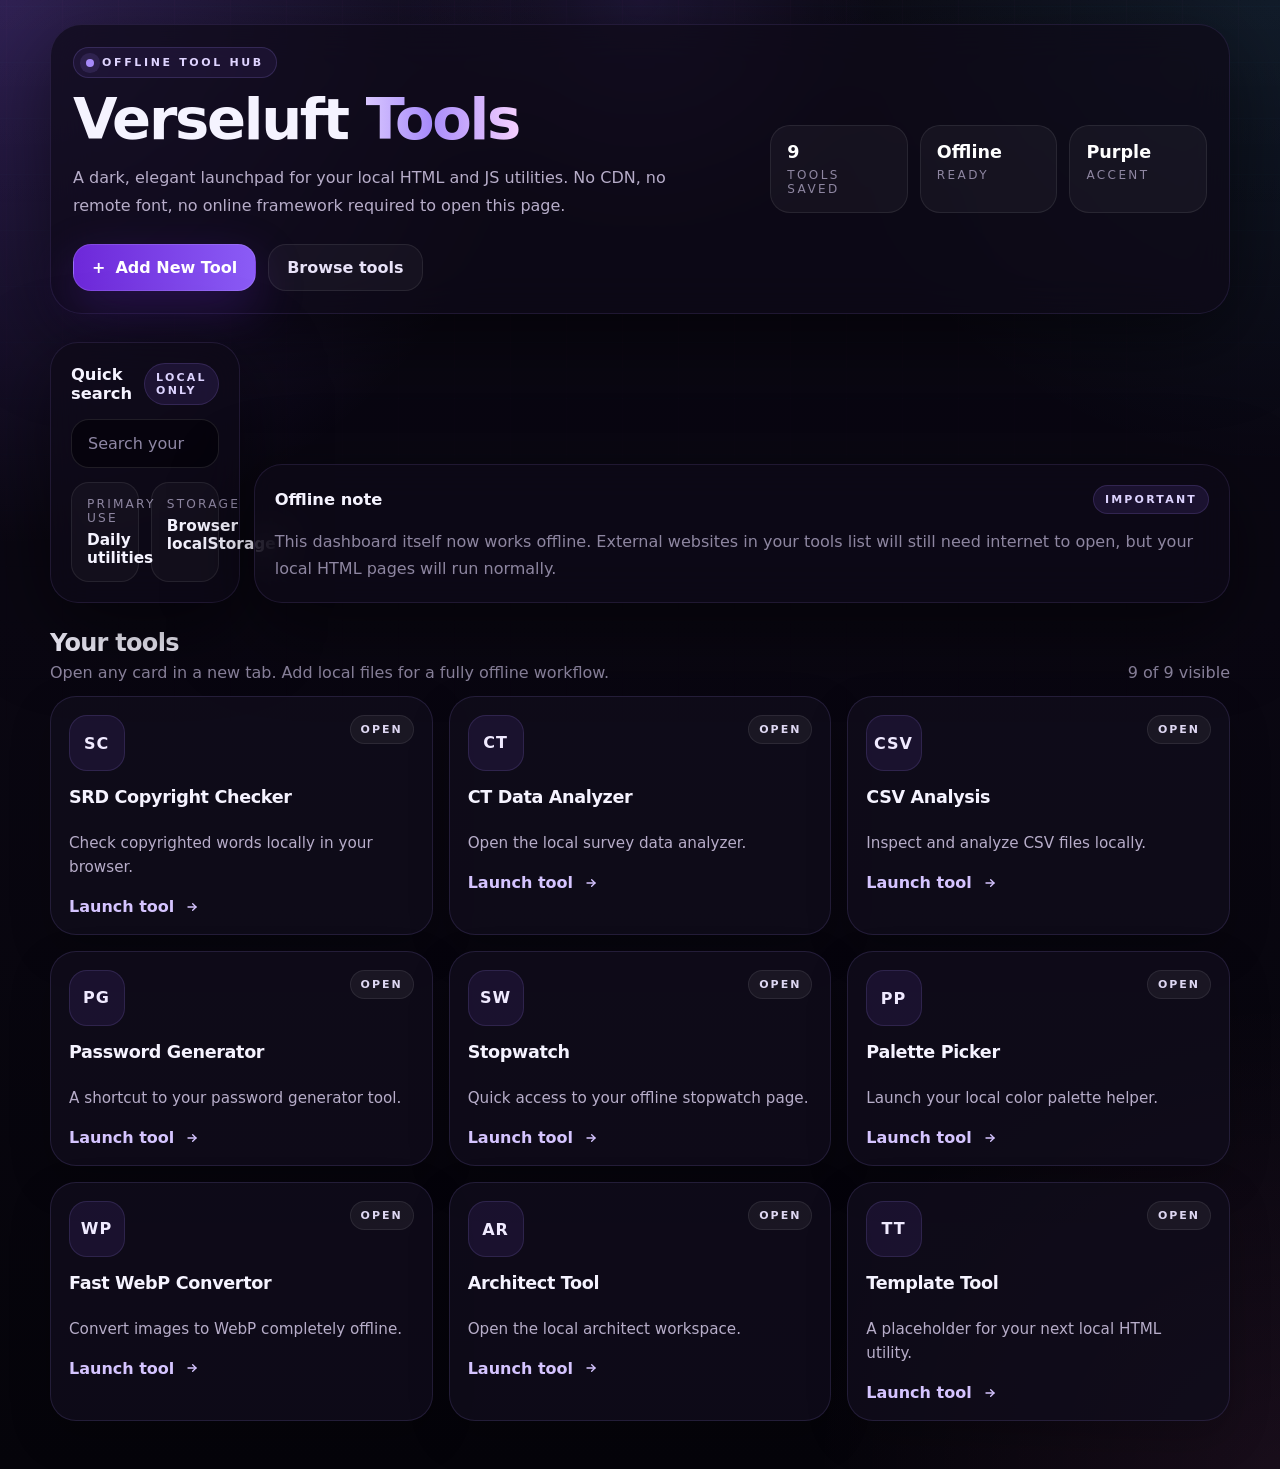
==== index.html @ 0941de52 "added csv analysis" ====
<!DOCTYPE html>
<html lang="en">
<head>
    <meta charset="UTF-8">
    <meta name="viewport" content="width=device-width, initial-scale=1.0">
    <meta name="theme-color" content="#0a0712">
    <title>Verseluft Tools</title>
    <link rel="stylesheet" href="styles.css">
</head>
<body>
    <div class="page">
        <header class="shell header">
            <section>
                <div class="eyebrow"><span class="dot"></span>Offline tool hub</div>
                <h1 class="title">Verseluft <span>Tools</span></h1>
                <p class="lede">
                    A dark, elegant launchpad for your local HTML and JS utilities. No CDN, no remote font, no online framework required to open this page.
                </p>

                <div class="actions">
                    <button id="openModalBtn" class="btn btn-primary soft-focus" type="button">
                        <span aria-hidden="true">+</span>
                        Add New Tool
                    </button>
                    <a class="btn btn-ghost soft-focus" href="#toolGrid">
                        Browse tools
                    </a>
                </div>
            </section>

            <aside class="stats" aria-label="Dashboard summary">
                <div class="stat">
                    <span id="toolCount" class="value">0</span>
                    <span class="label">Tools saved</span>
                </div>
                <div class="stat">
                    <span class="value">Offline</span>
                    <span class="label">Ready</span>
                </div>
                <div class="stat">
                    <span class="value">Purple</span>
                    <span class="label">Accent</span>
                </div>
            </aside>
        </header>

        <section class="controls">
            <div class="panel">
                <div class="panel-title">
                    <h3>Quick search</h3>
                    <span class="badge">Local only</span>
                </div>
                <input id="searchInput" class="search soft-focus" type="search" placeholder="Search your tools...">
                <div class="helper-grid">
                    <div class="helper-card">
                        <div class="small">Primary use</div>
                        <div class="big">Daily utilities</div>
                    </div>
                    <div class="helper-card">
                        <div class="small">Storage</div>
                        <div class="big">Browser localStorage</div>
                    </div>
                </div>
            </div>

            <div class="panel">
                <div class="panel-title">
                    <h3>Offline note</h3>
                    <span class="badge">Important</span>
                </div>
                <p class="muted" style="line-height: 1.7;">
                    This dashboard itself now works offline. External websites in your tools list will still need internet to open, but your local HTML pages will run normally.
                </p>
            </div>
        </section>

        <section style="margin-top: 24px;">
            <div class="section-head">
                <div>
                    <h3>Your tools</h3>
                    <p class="muted" style="margin-top: 6px;">Open any card in a new tab. Add local files for a fully offline workflow.</p>
                </div>
                <div id="resultsMeta" class="muted"></div>
            </div>

            <div id="toolGrid" class="grid"></div>
        </section>
    </div>

    <div id="addToolModal" class="modal" aria-hidden="true">
        <div class="dialog">
            <div class="dialog-head">
                <div>
                    <h2>Add New Tool</h2>
                    <p>Save a local HTML file or any shortcut you want close at hand.</p>
                </div>
                <button id="closeModalBtn" class="close soft-focus" type="button">Close</button>
            </div>

            <form id="addToolForm" class="form">
                <div class="field">
                    <label for="toolName">Name</label>
                    <input id="toolName" type="text" required placeholder="Example: Invoice Builder">
                </div>
                <div class="field">
                    <label for="toolDescription">Description</label>
                    <input id="toolDescription" type="text" placeholder="Short explanation of what it does">
                </div>
                <div class="field">
                    <label for="toolIcon">Icon text</label>
                    <input id="toolIcon" type="text" value="LT" placeholder="Two letters or a short symbol">
                </div>
                <div class="field">
                    <label for="toolLink">Link or local file</label>
                    <input id="toolLink" type="text" required placeholder="checker 3.0.html or https://...">
                </div>

                <div class="form-actions">
                    <button id="cancelModalBtn" class="btn btn-ghost soft-focus" type="button">Cancel</button>
                    <button class="btn btn-primary soft-focus" type="submit">Add Tool</button>
                </div>

                <div class="muted-note">
                    Tip: use relative file names like <code>my-tool.html</code> for truly offline tools.
                </div>
            </form>
        </div>
    </div>

    <script>
        const STORAGE_KEY = 'myToolDashboardTools';

        const defaultTools = [
            {
                name: 'SRD Copyright Checker',
                icon: 'SC',
                description: 'Check copyrighted words locally in your browser.',
                link: 'checker 3.0.html'
            },
            {
                name: 'CT Data Analyzer',
                icon: 'CT',
                description: 'Open the local survey data analyzer.',
                link: 'Ct Data analyzer.html'
            },
            {
                name: 'CSV Analysis',
                icon: 'CSV',
                description: 'Inspect and analyze CSV files locally.',
                link: 'CSV Analysis.html'
            },
            {
                name: 'Password Generator',
                icon: 'PG',
                description: 'A shortcut to your password generator tool.',
                link: 'password-generator.html'
            },
            {
                name: 'Stopwatch',
                icon: 'SW',
                description: 'Quick access to your offline stopwatch page.',
                link: 'stopwatch.html'
            },
            {
                name: 'Palette Picker',
                icon: 'PP',
                description: 'Launch your local color palette helper.',
                link: 'palette-picker.html'
            },
            {
                name: 'Fast WebP Convertor',
                icon: 'WP',
                description: 'Convert images to WebP completely offline.',
                link: 'fast webp convertor.html'
            },
            {
                name: 'Architect Tool',
                icon: 'AR',
                description: 'Open the local architect workspace.',
                link: 'architect/index.html'
            },
            {
                name: 'Template Tool',
                icon: 'TT',
                description: 'A placeholder for your next local HTML utility.',
                link: 'tool-template.html'
            }
        ];

        let tools = loadTools();

        const toolGrid = document.getElementById('toolGrid');
        const modal = document.getElementById('addToolModal');
        const openModalBtn = document.getElementById('openModalBtn');
        const closeModalBtn = document.getElementById('closeModalBtn');
        const cancelModalBtn = document.getElementById('cancelModalBtn');
        const addToolForm = document.getElementById('addToolForm');
        const searchInput = document.getElementById('searchInput');
        const toolCount = document.getElementById('toolCount');
        const resultsMeta = document.getElementById('resultsMeta');

        function loadTools() {
            try {
                const stored = localStorage.getItem(STORAGE_KEY);
                if (!stored) {
                    return defaultTools;
                }

                const parsed = JSON.parse(stored);
                if (!Array.isArray(parsed) || !parsed.length) {
                    return defaultTools;
                }

                const merged = [...defaultTools, ...parsed];
                const seen = new Set();
                return merged.filter((tool) => {
                    const key = `${normalize(tool.name)}|${normalize(tool.link)}`;
                    if (seen.has(key)) return false;
                    seen.add(key);
                    return true;
                });
            } catch (error) {
                console.error('Error loading tools:', error);
                return defaultTools;
            }
        }

        function saveTools() {
            try {
                localStorage.setItem(STORAGE_KEY, JSON.stringify(tools));
            } catch (error) {
                console.error('Error saving tools:', error);
            }
        }

        function normalize(value) {
            return String(value || '').toLowerCase().trim();
        }

        function makeCard(tool, index) {
            const card = document.createElement('a');
            card.className = 'card fade-in soft-focus';
            card.href = tool.link || '#';
            card.style.animationDelay = `${Math.min(index * 30, 240)}ms`;
            card.innerHTML = `
                <div class="card-top">
                    <div class="icon">${escapeHtml(tool.icon || 'LT')}</div>
                    <span class="pill">Open</span>
                </div>
                <h4>${escapeHtml(tool.name)}</h4>
                <p>${escapeHtml(tool.description || 'Quickly access this essential tool.')}</p>
                <div class="launch">
                    Launch tool
                    <svg width="16" height="16" viewBox="0 0 24 24" fill="none" aria-hidden="true">
                        <path d="M13 7L18 12L13 17" stroke="currentColor" stroke-width="2" stroke-linecap="round" stroke-linejoin="round"></path>
                        <path d="M6 12H18" stroke="currentColor" stroke-width="2" stroke-linecap="round"></path>
                    </svg>
                </div>
            `;
            return card;
        }

        function escapeHtml(text) {
            return String(text)
                .replaceAll('&', '&amp;')
                .replaceAll('<', '&lt;')
                .replaceAll('>', '&gt;')
                .replaceAll('"', '&quot;')
                .replaceAll("'", '&#39;');
        }

        function renderTools() {
            const query = normalize(searchInput.value);
            const filtered = tools.filter((tool) => {
                if (!query) return true;
                return (
                    normalize(tool.name).includes(query) ||
                    normalize(tool.description).includes(query) ||
                    normalize(tool.link).includes(query)
                );
            });

            toolCount.textContent = String(tools.length);
            resultsMeta.textContent = `${filtered.length} of ${tools.length} visible`;
            toolGrid.innerHTML = '';

            if (!filtered.length) {
                const empty = document.createElement('div');
                empty.className = 'empty';
                empty.innerHTML = `
                    <div class="orb">✦</div>
                    <h3 style="margin: 0; font-size: 1.2rem; font-weight: 850;">No tools found</h3>
                    <p class="muted" style="margin-top: 8px;">Try a different search or add a new local shortcut.</p>
                `;
                toolGrid.appendChild(empty);
                return;
            }

            filtered.forEach((tool, index) => {
                toolGrid.appendChild(makeCard(tool, index));
            });
        }

        function openModal() {
            modal.classList.add('open');
            modal.setAttribute('aria-hidden', 'false');
            document.body.style.overflow = 'hidden';
            document.getElementById('toolName').focus();
        }

        function closeModal() {
            modal.classList.remove('open');
            modal.setAttribute('aria-hidden', 'true');
            document.body.style.overflow = '';
            addToolForm.reset();
            document.getElementById('toolIcon').value = 'LT';
        }

        openModalBtn.addEventListener('click', openModal);
        closeModalBtn.addEventListener('click', closeModal);
        cancelModalBtn.addEventListener('click', closeModal);

        modal.addEventListener('click', (event) => {
            if (event.target === modal) {
                closeModal();
            }
        });

        addToolForm.addEventListener('submit', (event) => {
            event.preventDefault();

            const newTool = {
                name: document.getElementById('toolName').value.trim(),
                description: document.getElementById('toolDescription').value.trim(),
                icon: document.getElementById('toolIcon').value.trim() || 'LT',
                link: document.getElementById('toolLink').value.trim()
            };

            tools.unshift(newTool);
            saveTools();
            renderTools();
            closeModal();
        });

        searchInput.addEventListener('input', renderTools);

        window.addEventListener('keydown', (event) => {
            if (event.key === 'Escape' && modal.classList.contains('open')) {
                closeModal();
            }
        });

        renderTools();
    </script>
</body>
</html>
---- styles.css ----
/* Shared dark hub / tool stylesheet for offline HTML utilities */
:root {
    color-scheme: dark;
    --bg-0: #05040a;
    --bg-1: #0a0712;
    --bg-2: #120d1f;
    --card: rgba(17, 13, 27, 0.82);
    --card-border: rgba(168, 139, 255, 0.14);
    --card-border-strong: rgba(168, 139, 255, 0.32);
    --text: #f5f3ff;
    --muted: #b7adc9;
    --muted-2: #8e86a1;
    --purple: #8b5cf6;
    --purple-2: #6d28d9;
    --purple-3: #4c1d95;
    --cyan: #4dd4ff;
    --pink: #ff7ad9;
    --shadow: 0 24px 80px rgba(0, 0, 0, 0.5);
    --max: 1180px;
    --font: "Segoe UI", "Inter", "Aptos", system-ui, -apple-system, BlinkMacSystemFont, sans-serif;
}

* {
    box-sizing: border-box;
}

html {
    scroll-behavior: smooth;
}

body {
    margin: 0;
    min-height: 100vh;
    font-family: var(--font);
    color: var(--text);
    background:
        radial-gradient(circle at top left, rgba(139, 92, 246, 0.28), transparent 28%),
        radial-gradient(circle at top right, rgba(77, 212, 255, 0.09), transparent 24%),
        radial-gradient(circle at bottom right, rgba(255, 122, 217, 0.08), transparent 24%),
        linear-gradient(180deg, #090712 0%, #0a0712 42%, #05040a 100%);
    overflow-x: hidden;
    animation: bgScroll 18s ease-in-out infinite alternate;
}

body::before {
    content: "";
    position: fixed;
    inset: -50px;
    pointer-events: none;
    background-image:
        linear-gradient(rgba(77, 212, 255, 0.12) 1px, transparent 1px),
        linear-gradient(90deg, rgba(255, 122, 217, 0.12) 1px, transparent 1px);
    background-size: 56px 56px;
    opacity: 0.18;
    transform: translate3d(0, 0, 0);
    animation: gridMove 24s linear infinite;
    mask-image: linear-gradient(180deg, rgba(0, 0, 0, 0.95), transparent 95%);
}

body::after {
    content: "";
    position: fixed;
    inset: 0;
    pointer-events: none;
    background:
        radial-gradient(circle at 50% 0%, rgba(139, 92, 246, 0.18), transparent 22%),
        linear-gradient(180deg, rgba(255, 255, 255, 0.02), transparent 32%);
    opacity: 0.8;
}

@keyframes bgScroll {
    0% { filter: hue-rotate(0deg); }
    100% { filter: hue-rotate(8deg); }
}

@keyframes gridMove {
    0% { transform: translate(0, 0); }
    100% { transform: translate(-50px, -50px); }
}

@keyframes buttonPulse {
    0% {
        transform: scale(1);
        box-shadow: 0 0 12px rgba(139, 92, 246, 0.32), 0 0 0 rgba(77, 212, 255, 0);
    }
    50% {
        transform: scale(1.02);
        box-shadow: 0 0 28px rgba(77, 212, 255, 0.34), 0 0 18px rgba(255, 122, 217, 0.2);
    }
    100% {
        transform: scale(1);
        box-shadow: 0 0 12px rgba(139, 92, 246, 0.32), 0 0 0 rgba(77, 212, 255, 0);
    }
}

@keyframes fadeIn {
    from {
        opacity: 0;
        transform: translateY(10px);
    }
    to {
        opacity: 1;
        transform: translateY(0);
    }
}

::selection {
    background: rgba(139, 92, 246, 0.35);
    color: #fff;
}

a {
    color: inherit;
    text-decoration: none;
}

button,
input,
textarea,
select {
    font: inherit;
}

code {
    font-family: "Consolas", "Courier New", monospace;
}

::-webkit-scrollbar {
    width: 10px;
    height: 10px;
}

::-webkit-scrollbar-track {
    background: #0a0712;
}

::-webkit-scrollbar-thumb {
    background: linear-gradient(180deg, #4c1d95, #8b5cf6);
    border: 2px solid #0a0712;
    border-radius: 999px;
}

.page {
    position: relative;
    z-index: 1;
    width: min(var(--max), calc(100% - 32px));
    margin: 0 auto;
    padding: 24px 0 48px;
}

.container {
    width: min(var(--max), calc(100% - 32px));
    margin: 0 auto;
}

.shell,
.tool-interface,
.panel,
.dialog {
    background: rgba(15, 11, 24, 0.72);
    border: 1px solid rgba(165, 129, 255, 0.12);
    backdrop-filter: blur(20px);
    box-shadow: var(--shadow);
}

.header {
    border-radius: 32px;
    padding: 22px;
    display: grid;
    gap: 18px;
    grid-template-columns: 1.4fr 0.9fr;
    align-items: center;
}

.eyebrow {
    display: inline-flex;
    align-items: center;
    gap: 8px;
    padding: 8px 12px;
    border: 1px solid rgba(168, 139, 255, 0.18);
    border-radius: 999px;
    background: rgba(139, 92, 246, 0.08);
    color: #dfd4ff;
    text-transform: uppercase;
    letter-spacing: 0.24em;
    font-size: 11px;
    font-weight: 800;
}

.dot {
    width: 8px;
    height: 8px;
    border-radius: 50%;
    background: #a78bfa;
    box-shadow: 0 0 0 6px rgba(167, 139, 250, 0.12);
}

h1,
h2,
h3,
p {
    margin: 0;
}

.title {
    margin-top: 14px;
    font-size: clamp(2rem, 5vw, 3.6rem);
    line-height: 0.98;
    letter-spacing: -0.04em;
    font-weight: 900;
}

.title span {
    background: linear-gradient(90deg, #d8c6ff 0%, #a78bfa 42%, #f5d0fe 100%);
    -webkit-background-clip: text;
    background-clip: text;
    color: transparent;
}

.lede {
    margin-top: 16px;
    max-width: 60ch;
    color: var(--muted);
    line-height: 1.75;
    font-size: 1rem;
}

.actions,
.form-actions {
    display: flex;
    flex-wrap: wrap;
    gap: 12px;
}

.actions {
    margin-top: 24px;
}

.btn,
button {
    border: 1px solid rgba(255, 255, 255, 0.08);
    border-radius: 18px;
    padding: 13px 18px;
    cursor: pointer;
    transition: transform 180ms ease, border-color 180ms ease, background 180ms ease, box-shadow 180ms ease;
    display: inline-flex;
    align-items: center;
    justify-content: center;
    gap: 10px;
    font-weight: 700;
}

.btn:hover,
.btn:focus-visible,
button:hover,
button:focus-visible {
    transform: translateY(-2px);
    outline: none;
}

.btn-primary,
button.btn-primary {
    background: linear-gradient(90deg, var(--purple-2), var(--purple));
    color: white;
    border-color: rgba(216, 198, 255, 0.18);
    box-shadow: 0 18px 50px rgba(109, 40, 217, 0.28);
    animation: buttonPulse 3s ease-in-out infinite;
}

.btn-primary:hover,
.btn-primary:focus-visible,
button.btn-primary:hover,
button.btn-primary:focus-visible {
    border-color: rgba(216, 198, 255, 0.28);
    box-shadow: 0 20px 56px rgba(109, 40, 217, 0.34);
}

.btn-ghost,
button.btn-ghost {
    background: rgba(255, 255, 255, 0.04);
    color: #e8e2f8;
}

.btn-ghost:hover,
.btn-ghost:focus-visible,
button.btn-ghost:hover,
button.btn-ghost:focus-visible {
    background: rgba(255, 255, 255, 0.06);
    border-color: rgba(168, 139, 255, 0.24);
}

.stats {
    display: grid;
    gap: 12px;
    grid-template-columns: repeat(3, minmax(0, 1fr));
}

.stat {
    padding: 16px;
    border-radius: 20px;
    border: 1px solid rgba(255, 255, 255, 0.08);
    background: rgba(255, 255, 255, 0.04);
}

.stat .value {
    display: block;
    font-size: 1.1rem;
    font-weight: 800;
    color: #fff;
}

.stat .label {
    display: block;
    margin-top: 6px;
    color: var(--muted-2);
    font-size: 0.75rem;
    text-transform: uppercase;
    letter-spacing: 0.2em;
}

.controls {
    margin-top: 28px;
    display: grid;
    grid-template-columns: 1fr auto;
    gap: 14px;
    align-items: end;
}

.panel,
.tool-interface {
    border-radius: 28px;
    padding: 20px;
    border: 1px solid rgba(168, 139, 255, 0.12);
}

.tool-interface {
    display: flex;
    flex-direction: column;
    gap: 1.5rem;
}

.panel-title {
    display: flex;
    align-items: center;
    justify-content: space-between;
    gap: 12px;
    margin-bottom: 14px;
}

.panel-title h3 {
    font-size: 1.02rem;
    font-weight: 800;
}

.badge {
    padding: 7px 11px;
    border-radius: 999px;
    background: rgba(139, 92, 246, 0.12);
    color: #ddd3ff;
    border: 1px solid rgba(168, 139, 255, 0.16);
    font-size: 11px;
    font-weight: 800;
    text-transform: uppercase;
    letter-spacing: 0.2em;
}

.search,
input[type="text"],
input[type="url"],
input[type="search"],
textarea,
select {
    width: 100%;
    border: 1px solid rgba(255, 255, 255, 0.1);
    background: rgba(5, 4, 10, 0.72);
    color: white;
    border-radius: 18px;
    padding: 14px 16px;
    outline: none;
    transition: border-color 160ms ease, box-shadow 160ms ease, background 160ms ease;
}

textarea {
    min-height: 200px;
    resize: vertical;
}

.search::placeholder,
input::placeholder,
textarea::placeholder {
    color: #8f87a5;
}

.search:focus,
input:focus,
textarea:focus,
select:focus {
    border-color: rgba(168, 139, 255, 0.35);
    box-shadow: 0 0 0 4px rgba(139, 92, 246, 0.14);
    background: rgba(5, 4, 10, 0.84);
}

.input-group,
.field {
    display: flex;
    flex-direction: column;
    gap: 0.5rem;
}

.input-group label,
.field label {
    color: #dcd2ef;
    font-size: 0.92rem;
    font-weight: 700;
}

.helper-grid {
    display: grid;
    gap: 12px;
    grid-template-columns: repeat(2, minmax(0, 1fr));
    margin-top: 14px;
}

.helper-card {
    border-radius: 18px;
    padding: 14px 15px;
    border: 1px solid rgba(255, 255, 255, 0.08);
    background: rgba(255, 255, 255, 0.03);
}

.helper-card .small {
    color: var(--muted-2);
    font-size: 0.76rem;
    text-transform: uppercase;
    letter-spacing: 0.18em;
}

.helper-card .big {
    margin-top: 6px;
    font-size: 0.96rem;
    font-weight: 700;
}

.section-head {
    margin-top: 26px;
    margin-bottom: 14px;
    display: flex;
    justify-content: space-between;
    align-items: end;
    gap: 14px;
}

.section-head h3 {
    font-size: 1.5rem;
    font-weight: 850;
    letter-spacing: -0.03em;
}

.section-head p,
.muted,
.muted-note,
.tool-interface small {
    color: var(--muted-2);
}

.grid {
    display: grid;
    gap: 16px;
    grid-template-columns: repeat(12, minmax(0, 1fr));
}

.card,
.tool-card {
    grid-column: span 4;
    display: block;
    position: relative;
    overflow: hidden;
    border-radius: 26px;
    border: 1px solid var(--card-border);
    background: var(--card);
    padding: 18px;
    box-shadow: 0 16px 40px rgba(0, 0, 0, 0.22);
    transition: transform 180ms ease, border-color 180ms ease, box-shadow 180ms ease;
}

.card:hover,
.card:focus-visible,
.tool-card:hover,
.tool-card:focus-visible {
    transform: translateY(-4px);
    border-color: var(--card-border-strong);
    box-shadow: 0 22px 54px rgba(0, 0, 0, 0.36);
    outline: none;
}

.card::before,
.tool-card::before {
    content: "";
    position: absolute;
    inset: 0;
    background: linear-gradient(135deg, rgba(139, 92, 246, 0.16), rgba(77, 212, 255, 0.06) 45%, transparent 75%);
    opacity: 0;
    transition: opacity 180ms ease;
}

.card:hover::before,
.card:focus-visible::before,
.tool-card:hover::before,
.tool-card:focus-visible::before {
    opacity: 1;
}

.card-top {
    position: relative;
    display: flex;
    align-items: start;
    justify-content: space-between;
    gap: 14px;
}

.icon {
    width: 56px;
    height: 56px;
    border-radius: 18px;
    display: grid;
    place-items: center;
    background: rgba(139, 92, 246, 0.1);
    border: 1px solid rgba(168, 139, 255, 0.15);
    color: #f0eaff;
    font-weight: 900;
    letter-spacing: 0.06em;
}

.pill {
    padding: 7px 10px;
    border-radius: 999px;
    background: rgba(255, 255, 255, 0.05);
    border: 1px solid rgba(255, 255, 255, 0.08);
    color: #ded7f2;
    font-size: 11px;
    font-weight: 800;
    text-transform: uppercase;
    letter-spacing: 0.18em;
}

.card h4,
.tool-card h3 {
    position: relative;
    margin-top: 16px;
    font-size: 1.1rem;
    font-weight: 850;
    letter-spacing: -0.02em;
}

.card p,
.tool-card p {
    position: relative;
    margin-top: 8px;
    color: var(--muted);
    line-height: 1.6;
    font-size: 0.95rem;
}

.launch {
    position: relative;
    display: inline-flex;
    align-items: center;
    gap: 10px;
    margin-top: 18px;
    color: #d5c4ff;
    font-weight: 700;
}

.launch svg {
    transition: transform 180ms ease;
}

.card:hover .launch svg,
.card:focus-visible .launch svg {
    transform: translateX(3px);
}

.empty {
    grid-column: 1 / -1;
    padding: 34px;
    text-align: center;
    border-radius: 26px;
    border: 1px dashed rgba(255, 255, 255, 0.12);
    background: rgba(255, 255, 255, 0.03);
}

.empty .orb {
    width: 64px;
    height: 64px;
    margin: 0 auto 14px;
    border-radius: 20px;
    display: grid;
    place-items: center;
    background: rgba(139, 92, 246, 0.12);
    color: #f0eaff;
    font-size: 1.8rem;
}

.modal {
    position: fixed;
    inset: 0;
    display: none;
    align-items: center;
    justify-content: center;
    padding: 18px;
    background: rgba(0, 0, 0, 0.72);
    backdrop-filter: blur(8px);
    z-index: 20;
}

.modal.open {
    display: flex;
}

.dialog {
    width: min(100%, 560px);
    border-radius: 28px;
    padding: 22px;
    border: 1px solid rgba(168, 139, 255, 0.14);
    background: rgba(12, 10, 20, 0.96);
    box-shadow: var(--shadow);
}

.dialog-head {
    display: flex;
    align-items: start;
    justify-content: space-between;
    gap: 14px;
}

.dialog-head h2 {
    margin: 0;
    font-size: 1.5rem;
    font-weight: 850;
}

.dialog-head p {
    margin-top: 6px;
    color: var(--muted-2);
    font-size: 0.95rem;
}

.close {
    background: rgba(255, 255, 255, 0.04);
    color: #e8e2f8;
    border: 1px solid rgba(255, 255, 255, 0.08);
    border-radius: 14px;
    padding: 10px 12px;
    cursor: pointer;
}

.form {
    margin-top: 18px;
    display: grid;
    gap: 14px;
}

.field label {
    display: block;
    margin-bottom: 8px;
    color: #dcd2ef;
    font-size: 0.92rem;
    font-weight: 700;
}

.form-actions {
    display: flex;
    justify-content: end;
    gap: 10px;
    flex-wrap: wrap;
    margin-top: 8px;
}

.muted-note {
    margin-top: 14px;
    font-size: 0.9rem;
}

.soft-focus:focus-visible {
    outline: none;
    box-shadow: 0 0 0 4px rgba(139, 92, 246, 0.18);
}

.fade-in {
    animation: fadeIn 420ms ease both;
}

.glass {
    background: rgba(15, 11, 24, 0.72);
    border: 1px solid rgba(165, 129, 255, 0.12);
    backdrop-filter: blur(20px);
    box-shadow: var(--shadow);
}

.text-gradient {
    background: linear-gradient(90deg, #d8c6ff 0%, #a78bfa 42%, #f5d0fe 100%);
    -webkit-background-clip: text;
    background-clip: text;
    color: transparent;
}

.grid-shell {
    display: grid;
    gap: 16px;
    grid-template-columns: repeat(12, minmax(0, 1fr));
}

.tool-interface header,
.tool-interface .input-group,
.tool-interface .result-box,
.tool-interface .input-group label {
    position: relative;
}

.tool-interface label {
    color: #dcd2ef;
    font-size: 0.92rem;
    font-weight: 700;
}

.tool-interface .result-box {
    background: rgba(5, 4, 10, 0.78);
    color: #dcecff;
    border-radius: 18px;
    border: 1px solid rgba(255, 255, 255, 0.1);
    padding: 16px;
    min-height: 250px;
    white-space: pre-wrap;
    overflow-x: auto;
    box-shadow: inset 0 0 0 1px rgba(77, 212, 255, 0.06);
}

.tool-interface textarea {
    min-height: 200px;
}

.converter-shell {
    display: grid;
    gap: 16px;
}

.converter-dropzone {
    border: 1px dashed rgba(168, 139, 255, 0.24);
    border-radius: 24px;
    background: rgba(255, 255, 255, 0.03);
    padding: 24px;
    text-align: center;
    transition: border-color 160ms ease, transform 160ms ease, background 160ms ease;
}

.converter-dropzone.dragover {
    border-color: rgba(77, 212, 255, 0.55);
    background: rgba(77, 212, 255, 0.06);
    transform: translateY(-2px);
}

.converter-dropzone strong {
    display: block;
    font-size: 1.05rem;
    margin-bottom: 8px;
}

.converter-meta {
    display: flex;
    flex-wrap: wrap;
    gap: 12px;
    align-items: center;
}

.converter-inline {
    display: grid;
    grid-template-columns: 1fr auto;
    gap: 12px;
    align-items: end;
}

.converter-list {
    display: grid;
    gap: 12px;
}

.converter-item {
    display: grid;
    gap: 14px;
    grid-template-columns: 72px 1fr auto;
    align-items: center;
    padding: 14px;
    border-radius: 20px;
    background: rgba(255, 255, 255, 0.04);
    border: 1px solid rgba(255, 255, 255, 0.08);
}

.converter-thumb {
    width: 72px;
    height: 72px;
    border-radius: 16px;
    overflow: hidden;
    background: rgba(5, 4, 10, 0.88);
    border: 1px solid rgba(255, 255, 255, 0.08);
    display: grid;
    place-items: center;
}

.converter-thumb img {
    width: 100%;
    height: 100%;
    object-fit: cover;
    display: block;
}

.converter-info {
    min-width: 0;
}

.converter-info .name {
    font-weight: 800;
    margin-bottom: 4px;
    word-break: break-word;
}

.converter-info .sub {
    color: var(--muted-2);
    font-size: 0.9rem;
    word-break: break-word;
}

.converter-actions {
    display: flex;
    flex-wrap: wrap;
    gap: 10px;
    justify-content: end;
}

.converter-preview {
    display: flex;
    gap: 12px;
    flex-wrap: wrap;
}

.converter-quality {
    display: grid;
    gap: 8px;
}

.converter-quality input[type="range"] {
    width: 100%;
    padding: 0;
    border-radius: 999px;
    accent-color: var(--purple);
}

@media (max-width: 960px) {
    .header {
        grid-template-columns: 1fr;
    }

    .card,
    .tool-card {
        grid-column: span 6;
    }
}

@media (max-width: 720px) {
    .page,
    .container {
        width: min(100%, calc(100% - 20px));
    }

    .page {
        padding-top: 10px;
    }

    .header,
    .panel,
    .dialog,
    .tool-interface {
        border-radius: 24px;
    }

    .controls,
    .section-head {
        grid-template-columns: 1fr;
        display: grid;
        align-items: start;
    }

    .stats,
    .helper-grid {
        grid-template-columns: 1fr;
    }

    .card,
    .tool-card {
        grid-column: 1 / -1;
    }

    .converter-item {
        grid-template-columns: 1fr;
    }

    .converter-actions {
        justify-content: start;
    }

    .actions,
    .form-actions {
        flex-direction: column;
        align-items: stretch;
    }
}
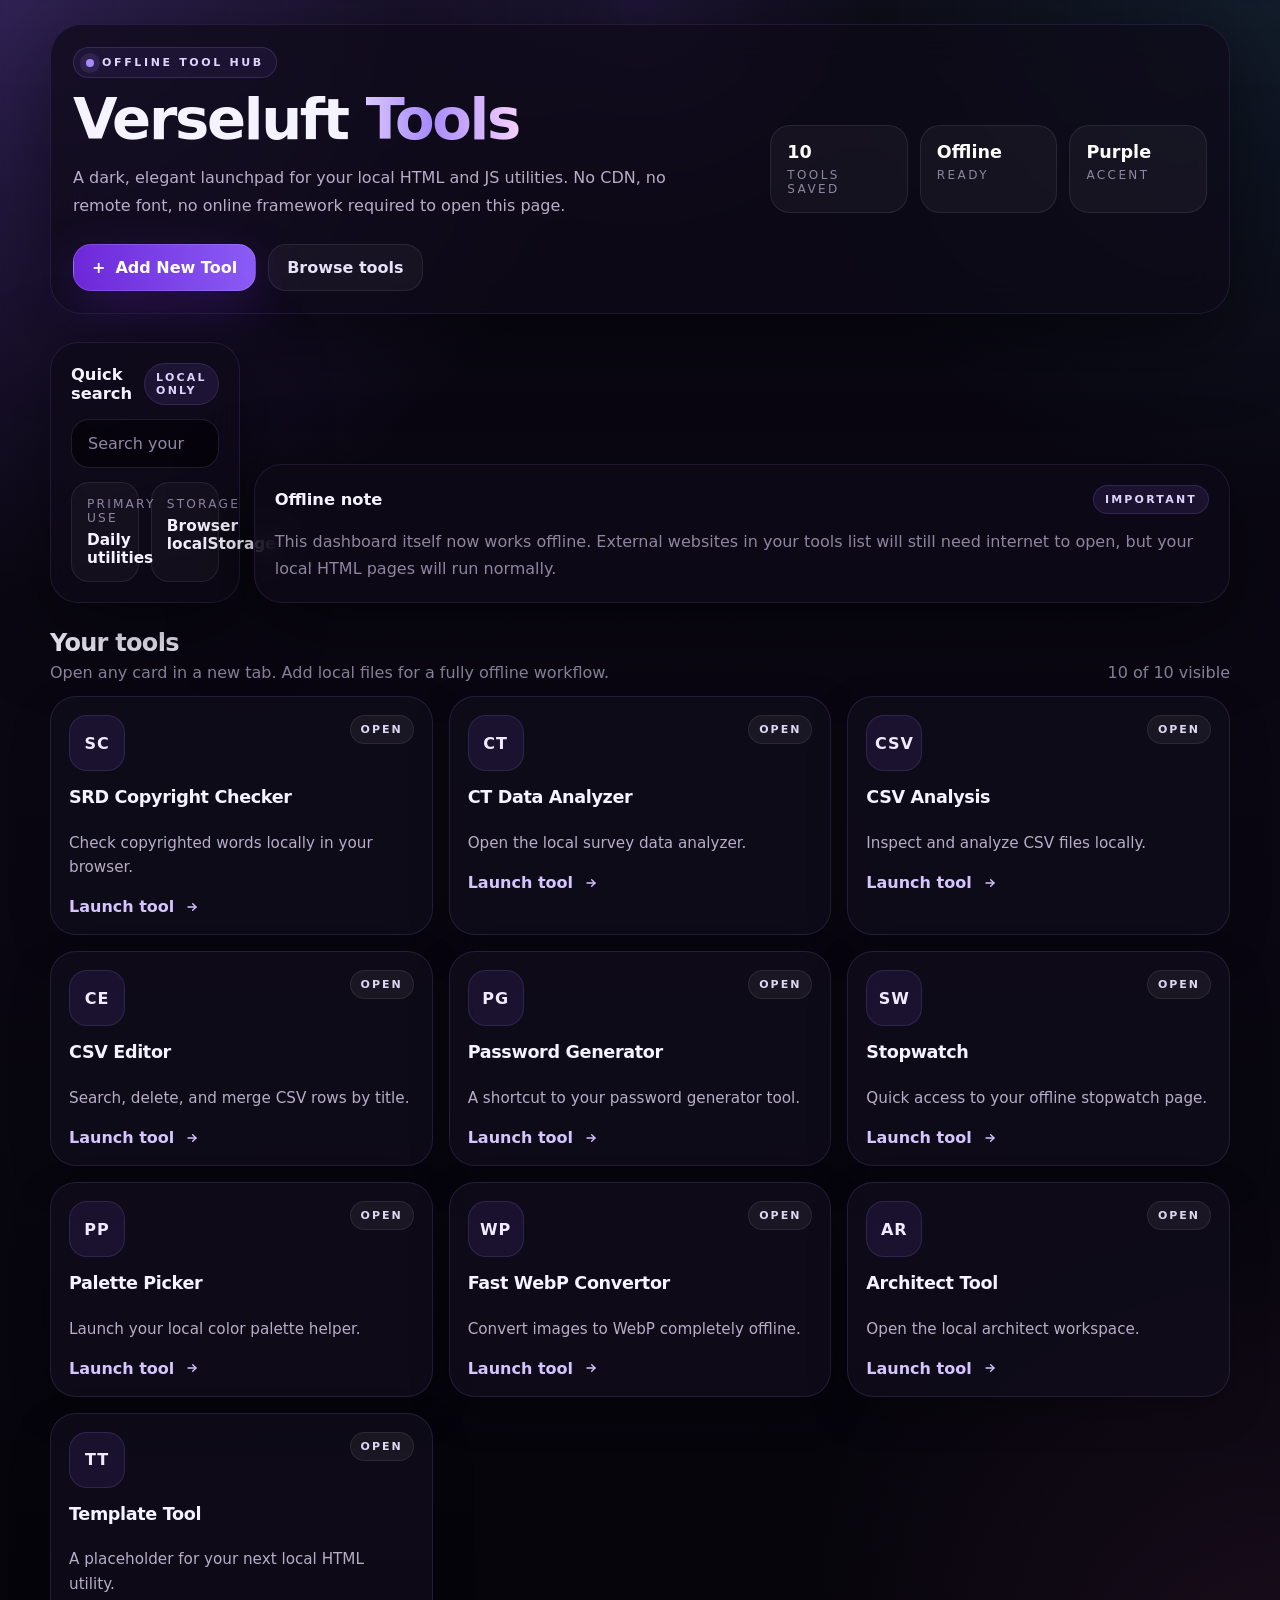
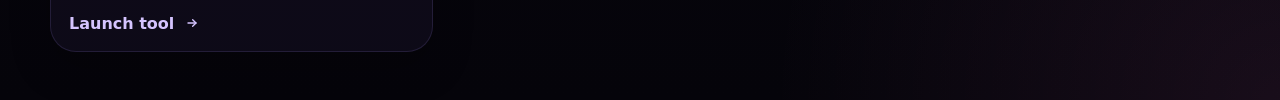
==== commit 69bff92a: "csv analysis" ====
--- a/index.html
+++ b/index.html
@@ -150,6 +150,12 @@
                 link: 'CSV Analysis.html'
             },
             {
+                name: 'CSV Editor',
+                icon: 'CE',
+                description: 'Search, delete, and merge CSV rows by title.',
+                link: 'CSV Editor.html'
+            },
+            {
                 name: 'Password Generator',
                 icon: 'PG',
                 description: 'A shortcut to your password generator tool.',
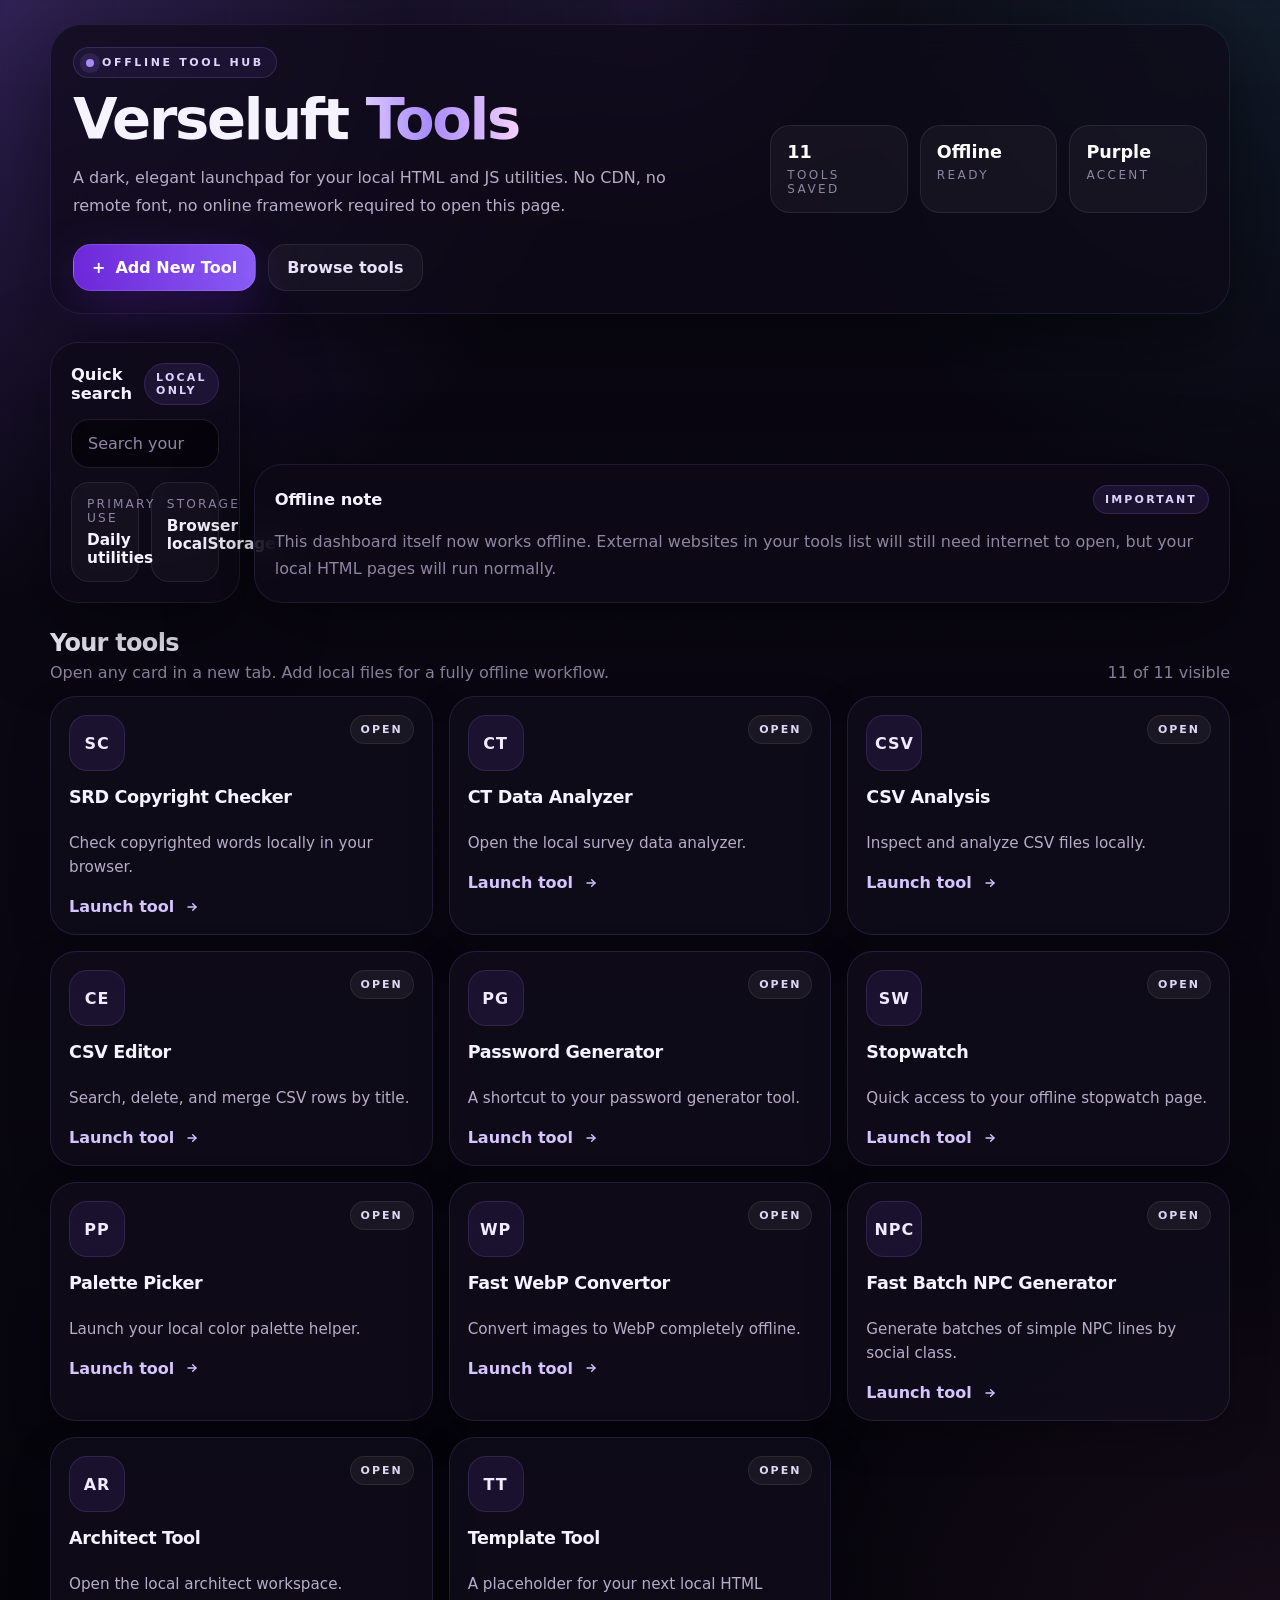
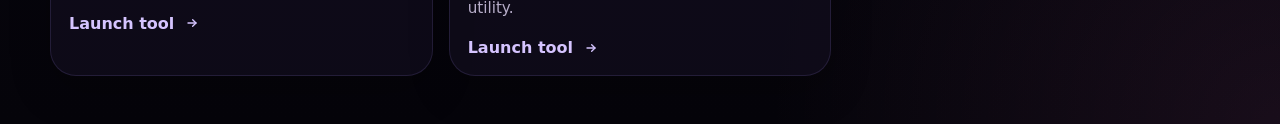
==== commit 91ca922c: "add batch npc generator" ====
--- a/index.html
+++ b/index.html
@@ -180,6 +180,12 @@
                 link: 'fast webp convertor.html'
             },
             {
+                name: 'Fast Batch NPC Generator',
+                icon: 'NPC',
+                description: 'Generate batches of simple NPC lines by social class.',
+                link: 'fast batch NPC generator.html'
+            },
+            {
                 name: 'Architect Tool',
                 icon: 'AR',
                 description: 'Open the local architect workspace.',
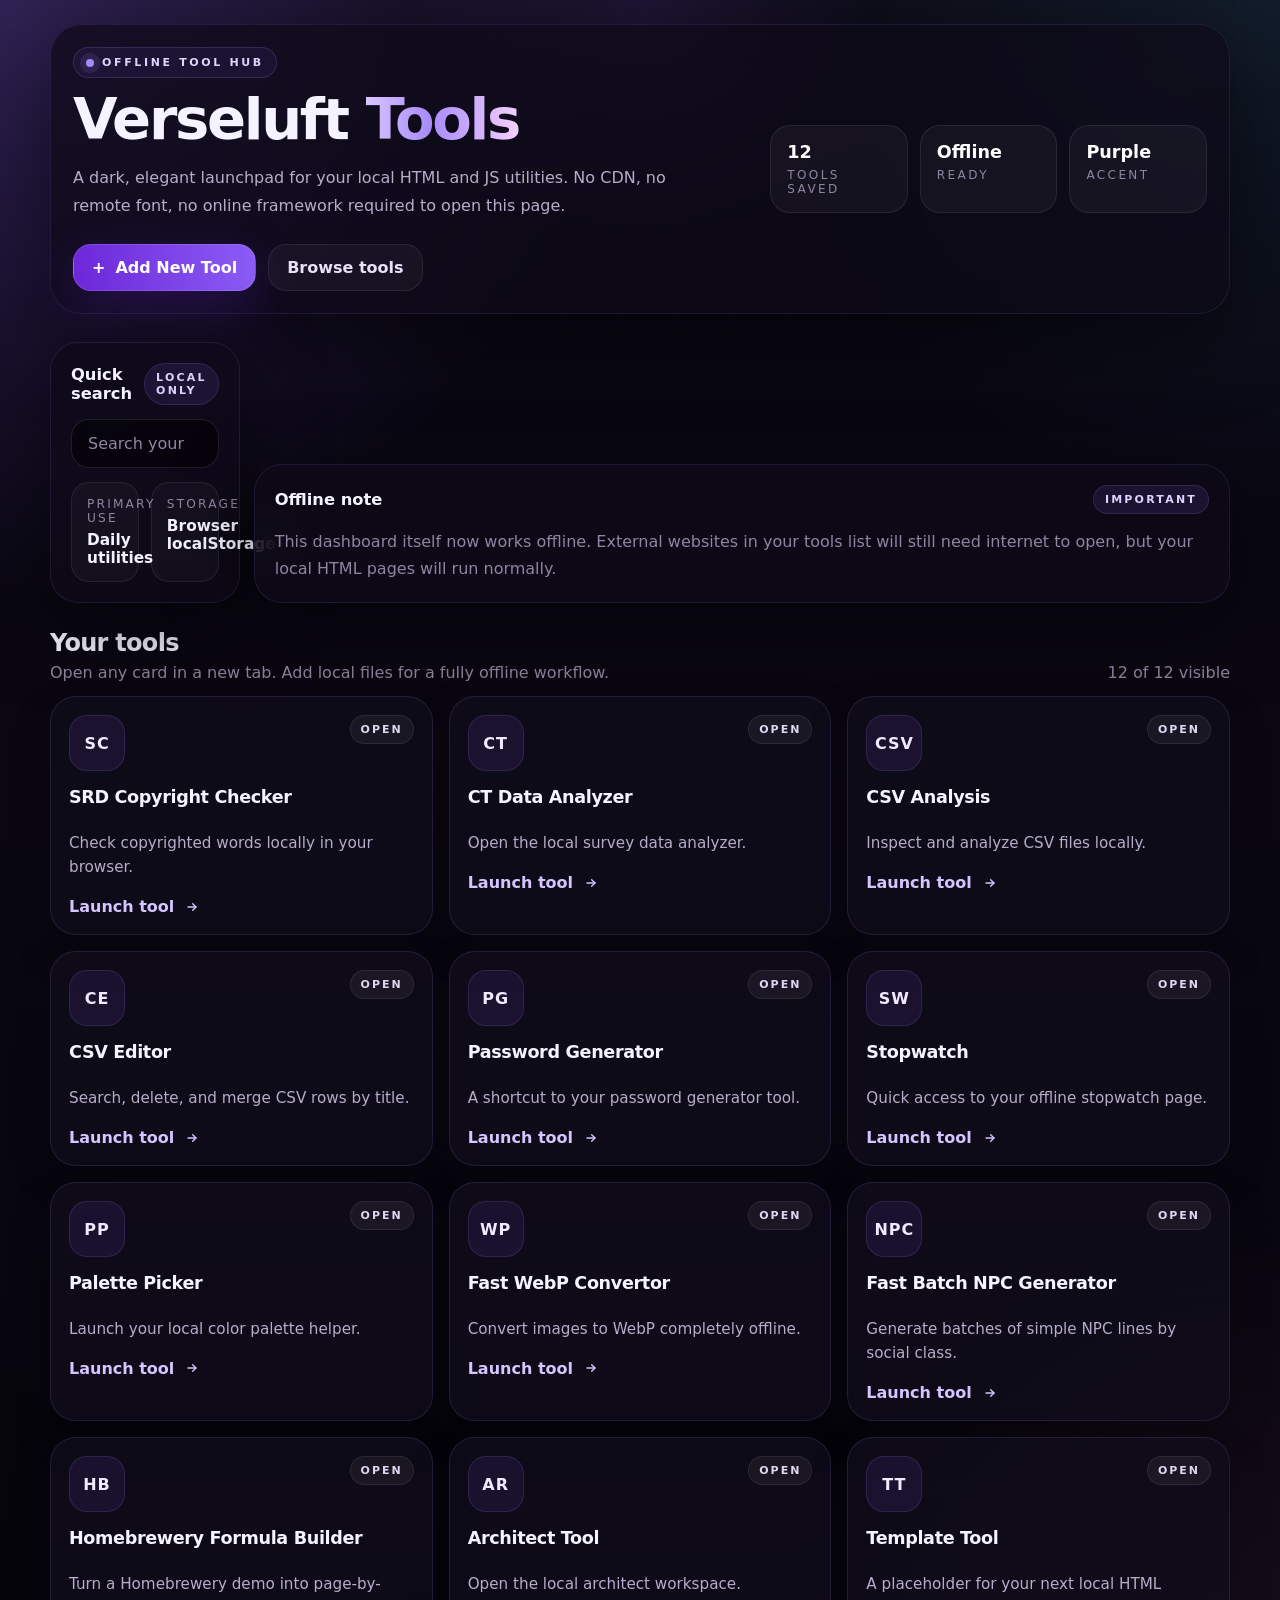
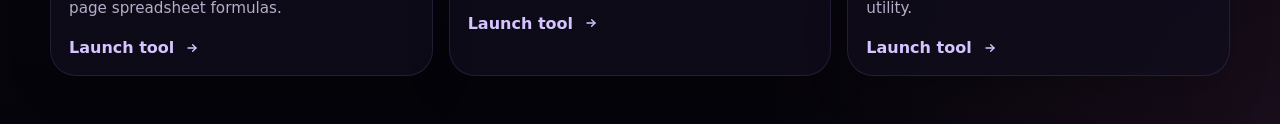
==== commit e003f4b9: "first test of adding instruction and rewriting of republic of Whimsy" ====
--- a/index.html
+++ b/index.html
@@ -186,6 +186,12 @@
                 link: 'fast batch NPC generator.html'
             },
             {
+                name: 'Homebrewery Formula Builder',
+                icon: 'HB',
+                description: 'Turn a Homebrewery demo into page-by-page spreadsheet formulas.',
+                link: 'homebrewery-formula-builder.html'
+            },
+            {
                 name: 'Architect Tool',
                 icon: 'AR',
                 description: 'Open the local architect workspace.',
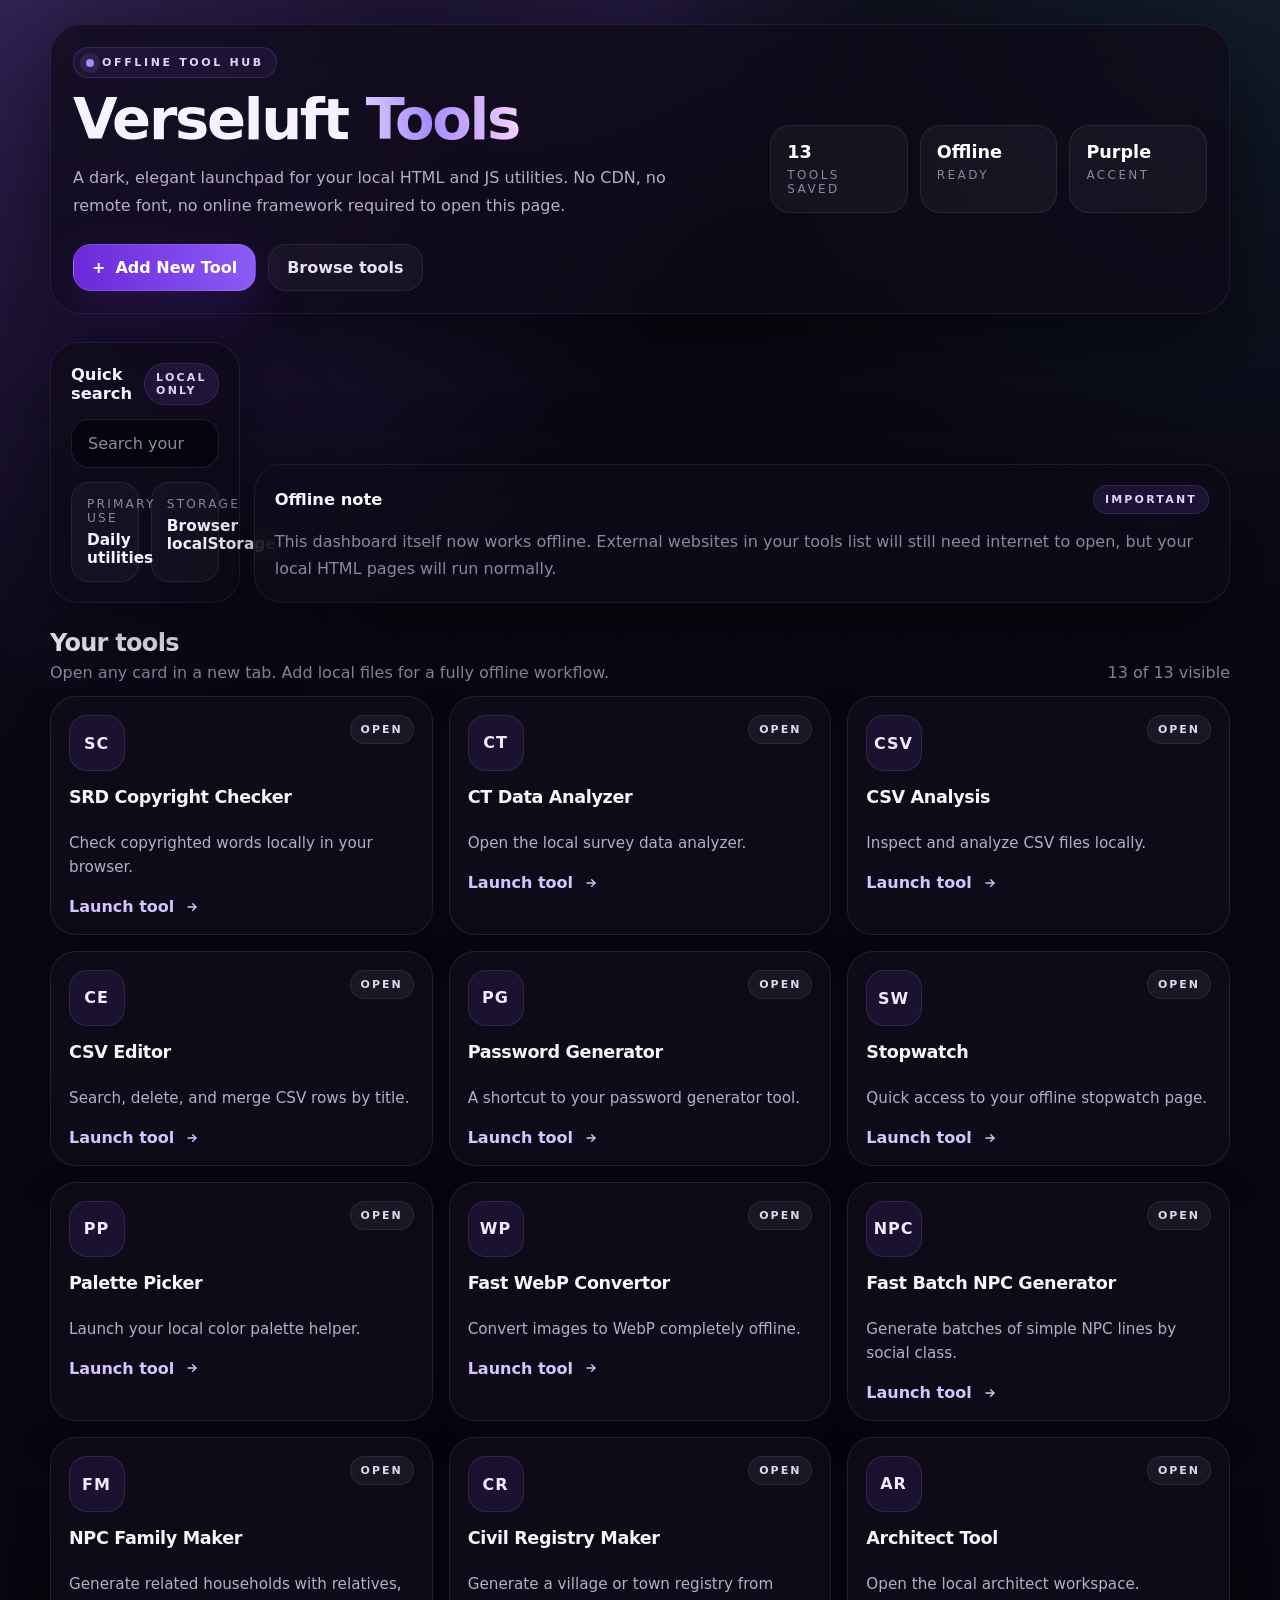
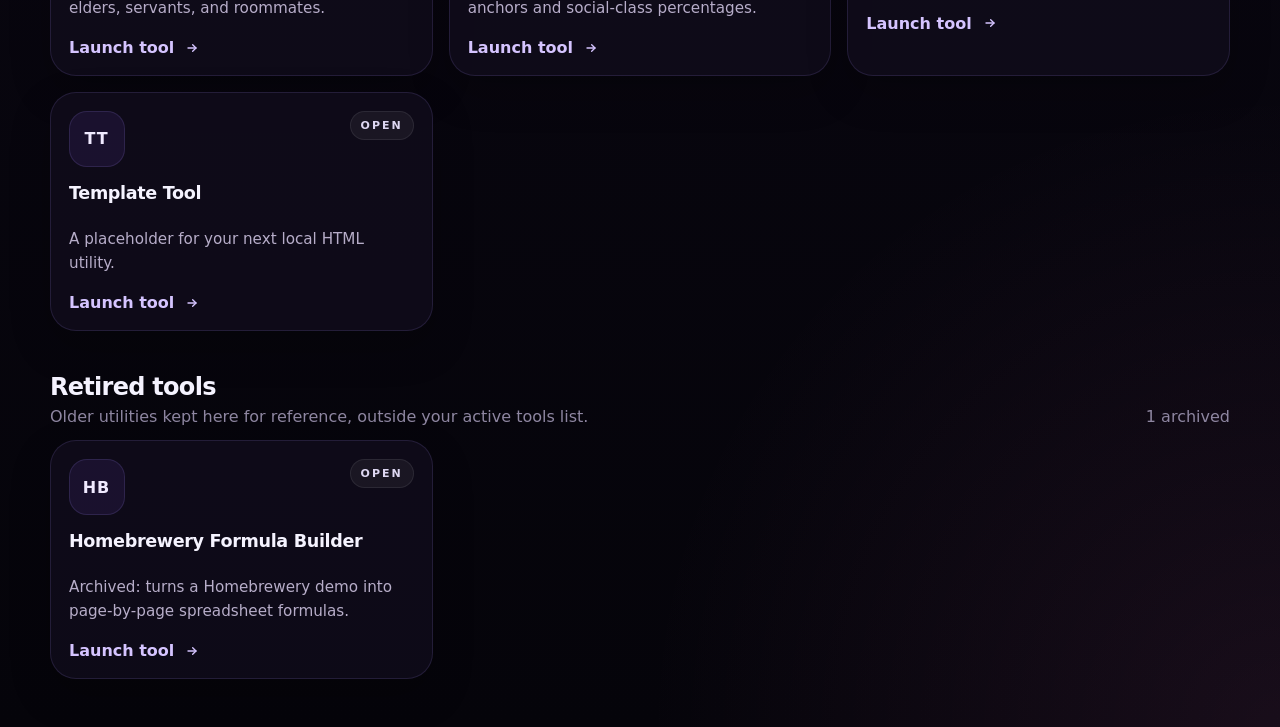
==== commit 7d5bf92c: "add family making and civil registry maker" ====
--- a/index.html
+++ b/index.html
@@ -85,6 +85,18 @@
 
             <div id="toolGrid" class="grid"></div>
         </section>
+
+        <section style="margin-top: 42px;" aria-labelledby="retiredToolsTitle">
+            <div class="section-head">
+                <div>
+                    <h3 id="retiredToolsTitle">Retired tools</h3>
+                    <p class="muted" style="margin-top: 6px;">Older utilities kept here for reference, outside your active tools list.</p>
+                </div>
+                <div id="retiredResultsMeta" class="muted"></div>
+            </div>
+
+            <div id="retiredToolGrid" class="grid"></div>
+        </section>
     </div>
 
     <div id="addToolModal" class="modal" aria-hidden="true">
@@ -186,10 +198,16 @@
                 link: 'fast batch NPC generator.html'
             },
             {
-                name: 'Homebrewery Formula Builder',
-                icon: 'HB',
-                description: 'Turn a Homebrewery demo into page-by-page spreadsheet formulas.',
-                link: 'homebrewery-formula-builder.html'
+                name: 'NPC Family Maker',
+                icon: 'FM',
+                description: 'Generate related households with relatives, elders, servants, and roommates.',
+                link: 'npc-family-maker.html'
+            },
+            {
+                name: 'Civil Registry Maker',
+                icon: 'CR',
+                description: 'Generate a village or town registry from anchors and social-class percentages.',
+                link: 'civil-registry-maker.html'
             },
             {
                 name: 'Architect Tool',
@@ -205,9 +223,20 @@
             }
         ];
 
+        const retiredTools = [
+            {
+                name: 'Homebrewery Formula Builder',
+                icon: 'HB',
+                description: 'Archived: turns a Homebrewery demo into page-by-page spreadsheet formulas.',
+                link: 'homebrewery-formula-builder.html'
+            }
+        ];
+
+        const retiredLinks = new Set(retiredTools.map((tool) => tool.link));
         let tools = loadTools();
 
         const toolGrid = document.getElementById('toolGrid');
+        const retiredToolGrid = document.getElementById('retiredToolGrid');
         const modal = document.getElementById('addToolModal');
         const openModalBtn = document.getElementById('openModalBtn');
         const closeModalBtn = document.getElementById('closeModalBtn');
@@ -216,6 +245,7 @@
         const searchInput = document.getElementById('searchInput');
         const toolCount = document.getElementById('toolCount');
         const resultsMeta = document.getElementById('resultsMeta');
+        const retiredResultsMeta = document.getElementById('retiredResultsMeta');
 
         function loadTools() {
             try {
@@ -232,6 +262,7 @@
                 const merged = [...defaultTools, ...parsed];
                 const seen = new Set();
                 return merged.filter((tool) => {
+                    if (retiredLinks.has(tool.link)) return false;
                     const key = `${normalize(tool.name)}|${normalize(tool.link)}`;
                     if (seen.has(key)) return false;
                     seen.add(key);
@@ -317,6 +348,12 @@
             filtered.forEach((tool, index) => {
                 toolGrid.appendChild(makeCard(tool, index));
             });
+
+            retiredToolGrid.innerHTML = '';
+            retiredResultsMeta.textContent = String(retiredTools.length) + ' archived';
+            retiredTools.forEach((tool, index) => {
+                retiredToolGrid.appendChild(makeCard(tool, index));
+            });
         }
 
         function openModal() {
--- a/styles.css
+++ b/styles.css
@@ -779,6 +779,10 @@
     align-items: end;
 }
 
+.converter-source-row {
+    grid-template-columns: minmax(0, 1fr) auto auto;
+}
+
 .converter-list {
     display: grid;
     gap: 12px;
@@ -903,6 +907,11 @@
         grid-template-columns: 1fr;
     }
 
+    .converter-inline,
+    .converter-source-row {
+        grid-template-columns: 1fr;
+    }
+
     .converter-actions {
         justify-content: start;
     }
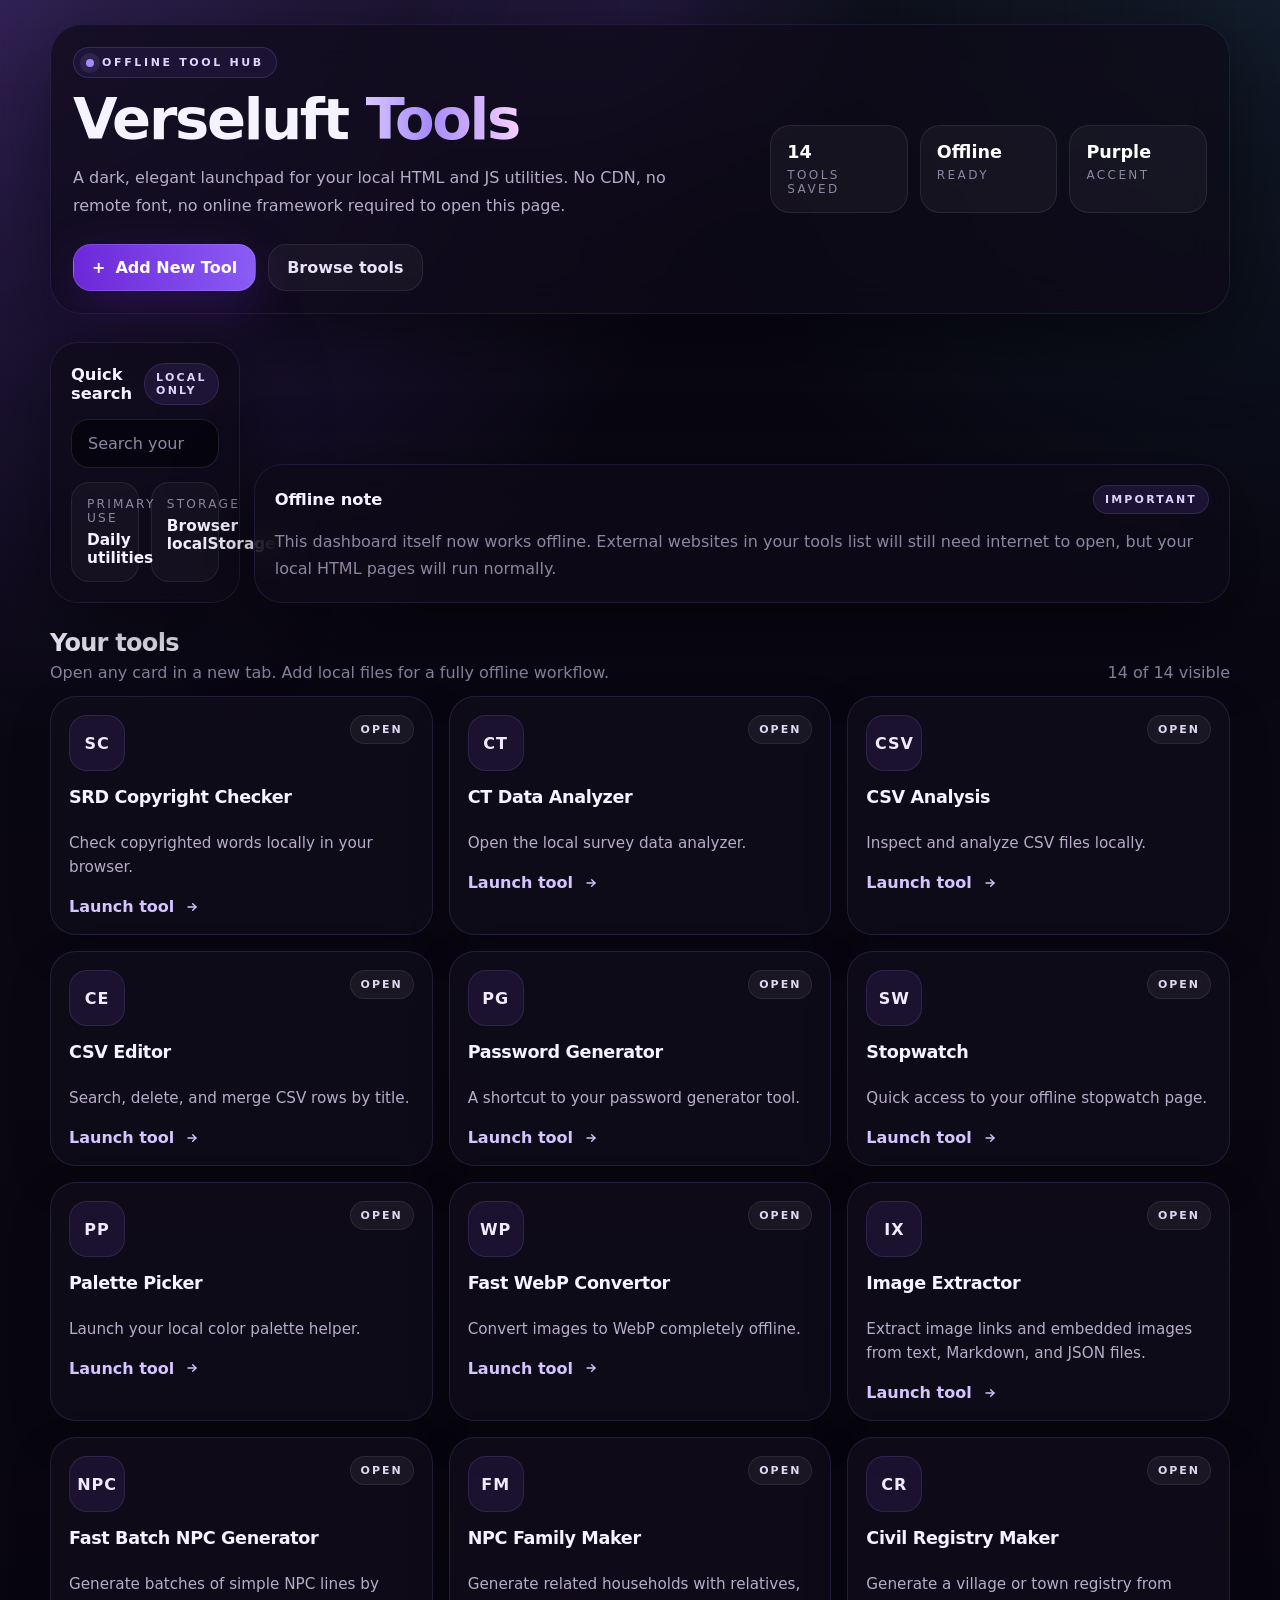
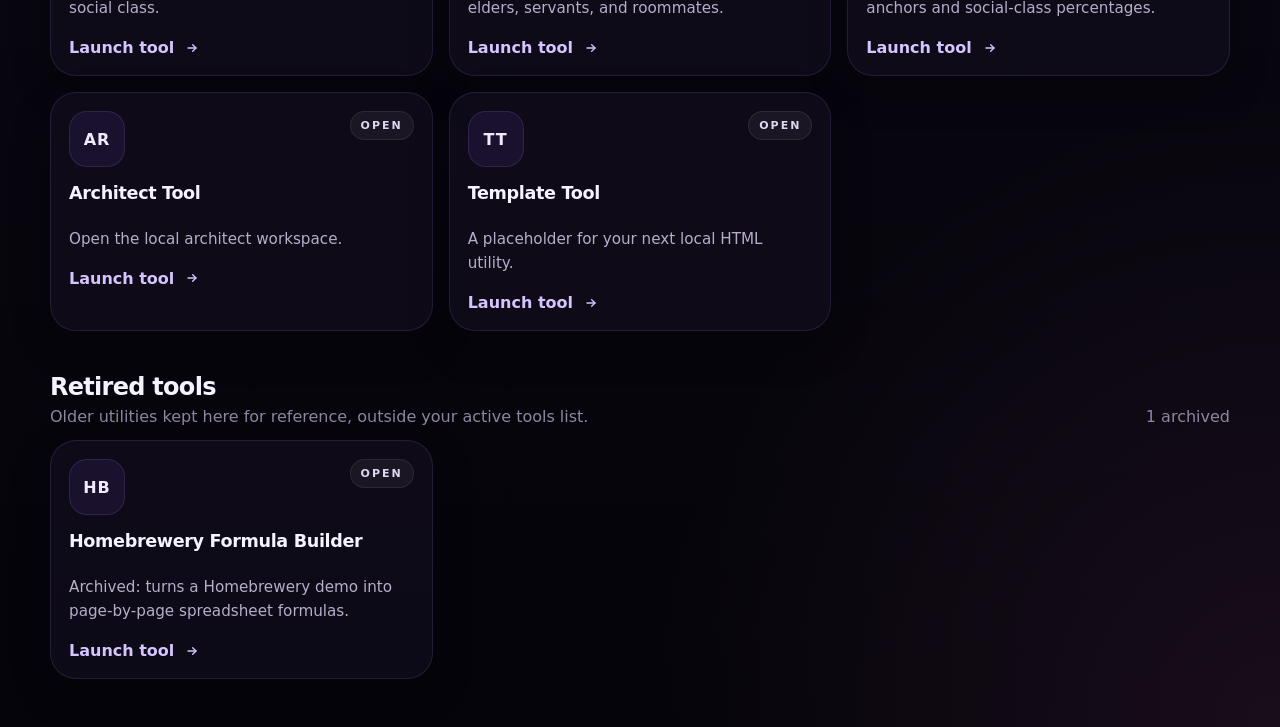
==== commit b177ee2f: "add image extractor" ====
--- a/index.html
+++ b/index.html
@@ -192,6 +192,12 @@
                 link: 'fast webp convertor.html'
             },
             {
+                name: 'Image Extractor',
+                icon: 'IX',
+                description: 'Extract image links and embedded images from text, Markdown, and JSON files.',
+                link: 'image extractor.html'
+            },
+            {
                 name: 'Fast Batch NPC Generator',
                 icon: 'NPC',
                 description: 'Generate batches of simple NPC lines by social class.',
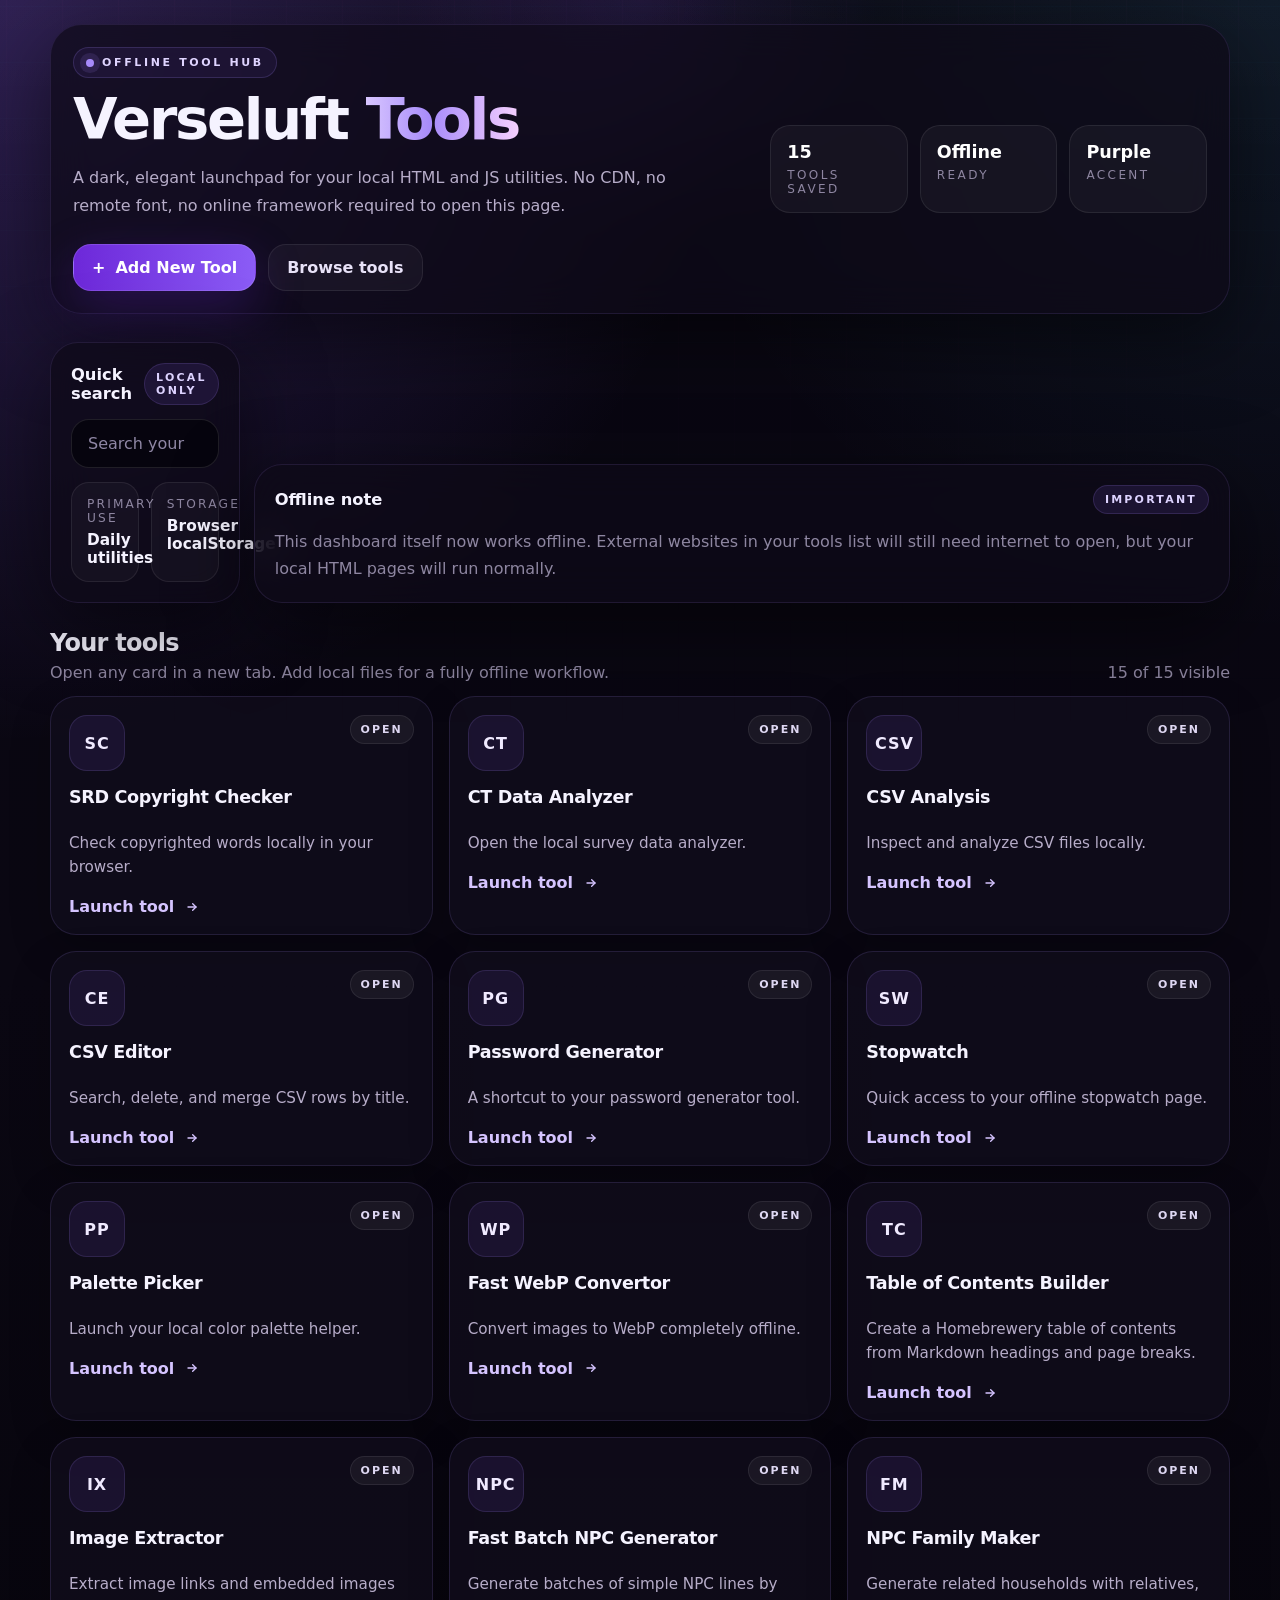
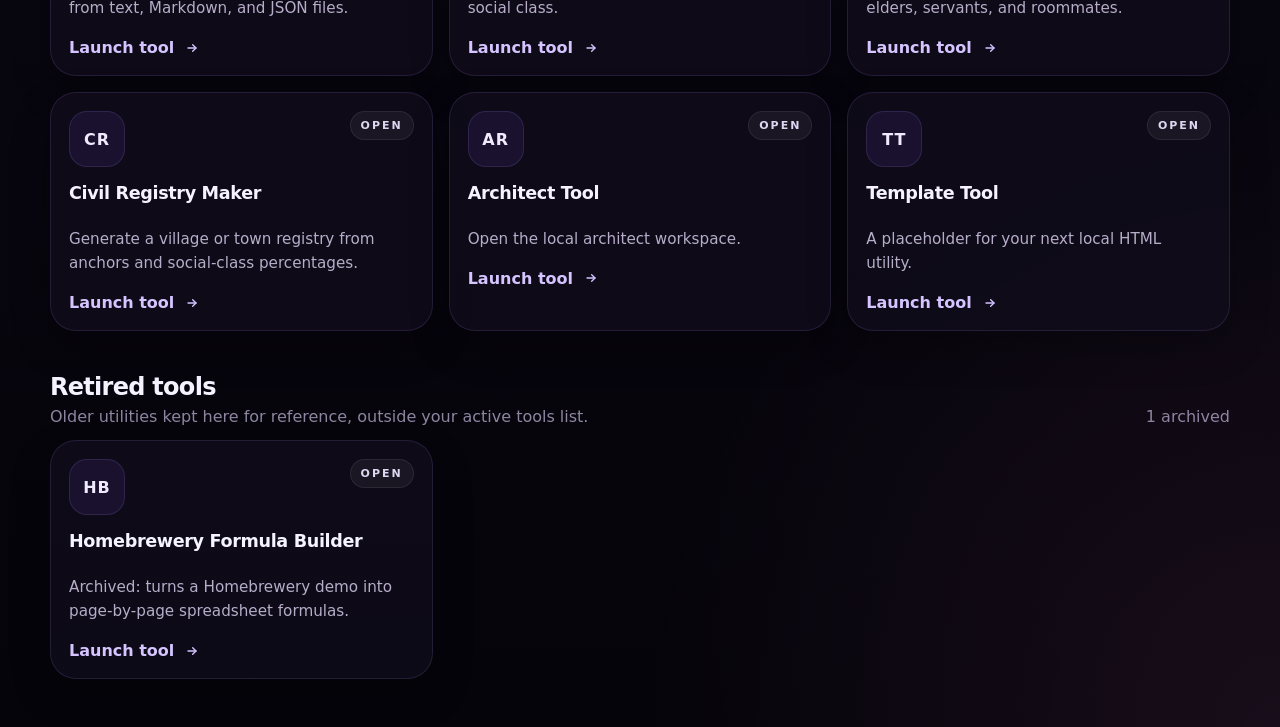
==== commit 33c6b9a3: "add toc builder" ====
--- a/index.html
+++ b/index.html
@@ -192,6 +192,12 @@
                 link: 'fast webp convertor.html'
             },
             {
+                name: 'Table of Contents Builder',
+                icon: 'TC',
+                description: 'Create a Homebrewery table of contents from Markdown headings and page breaks.',
+                link: 'table-of-contents.html'
+            },
+            {
                 name: 'Image Extractor',
                 icon: 'IX',
                 description: 'Extract image links and embedded images from text, Markdown, and JSON files.',
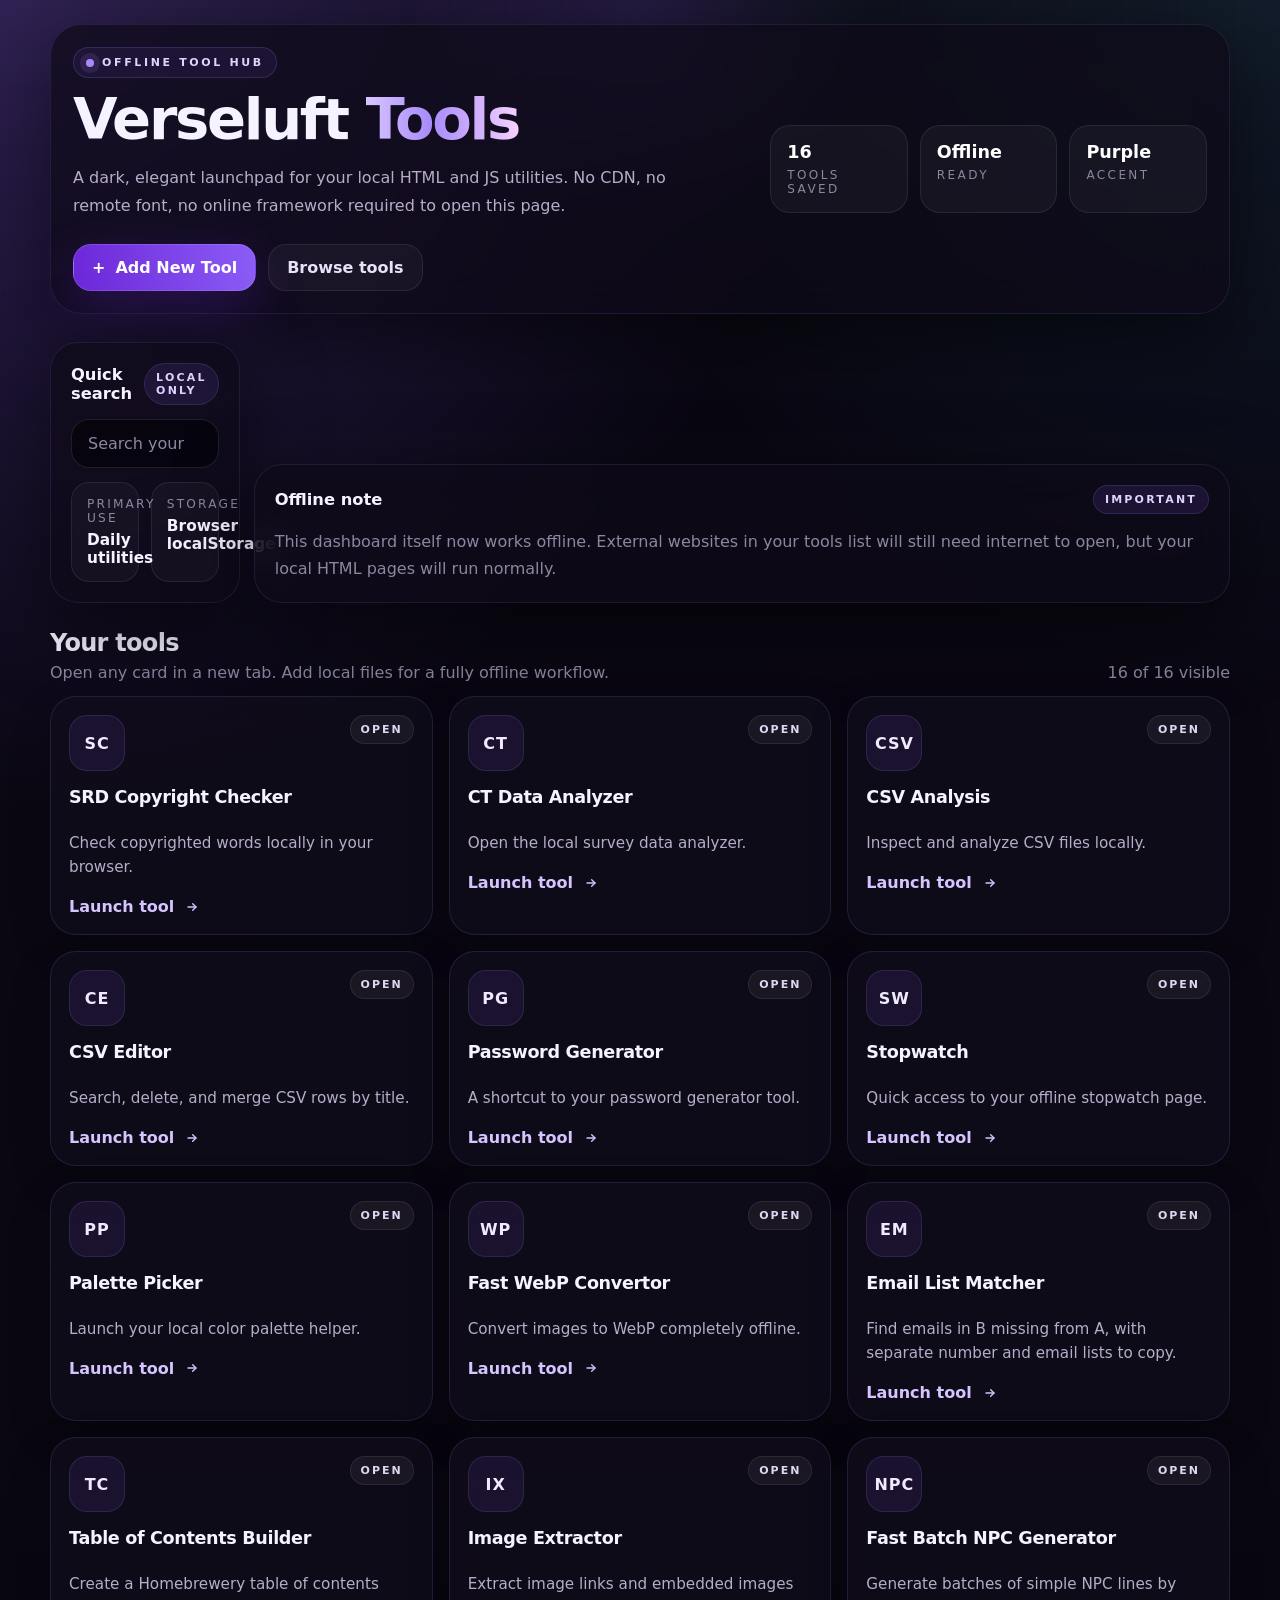
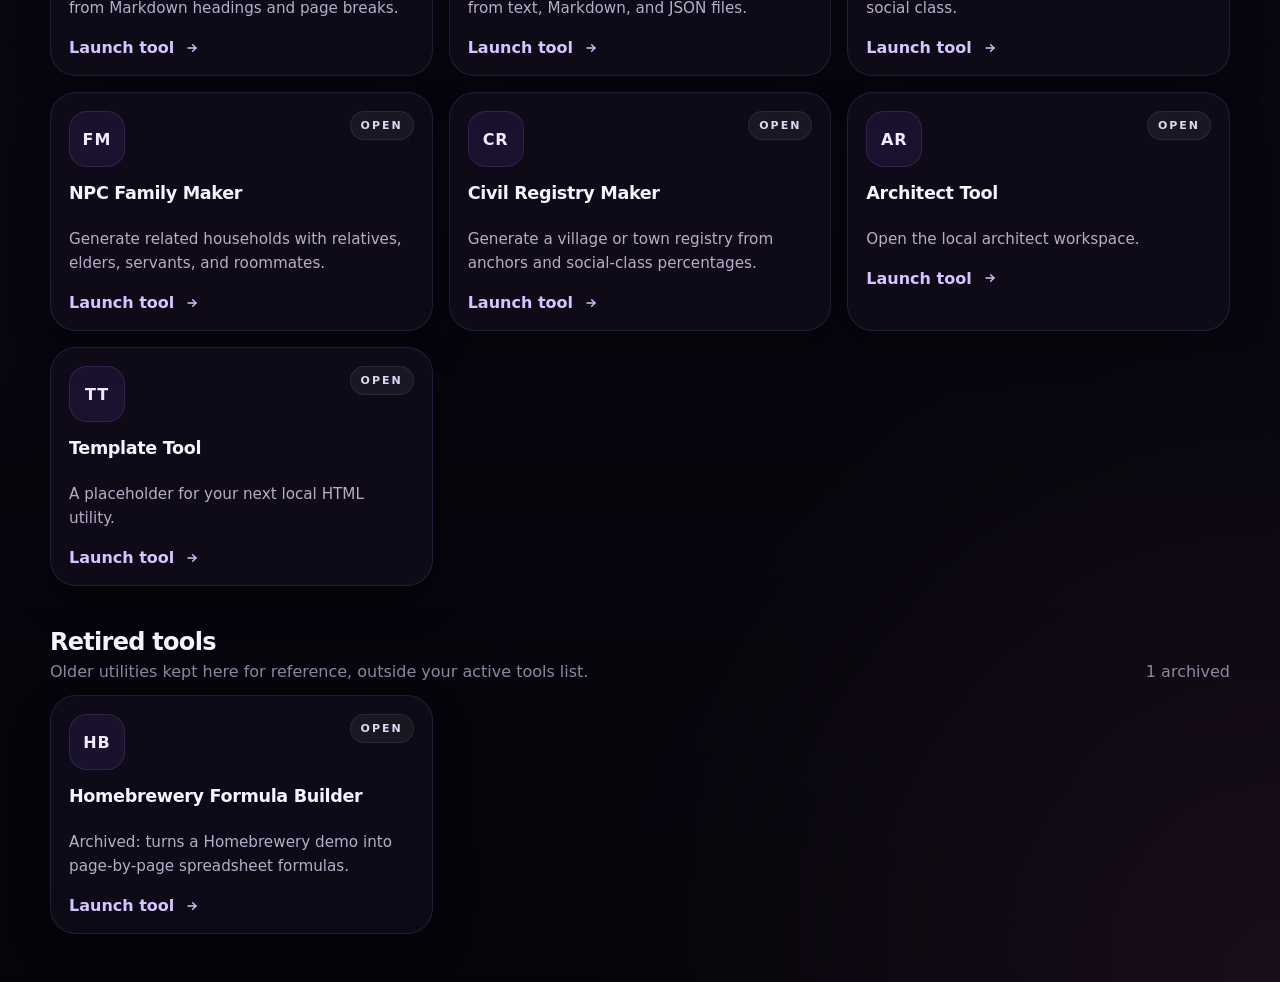
==== commit c848973b: "add mail list checker" ====
--- a/index.html
+++ b/index.html
@@ -192,6 +192,12 @@
                 link: 'fast webp convertor.html'
             },
             {
+                name: 'Email List Matcher',
+                icon: 'EM',
+                description: 'Find emails in B missing from A, with separate number and email lists to copy.',
+                link: 'email-list-matcher.html'
+            },
+            {
                 name: 'Table of Contents Builder',
                 icon: 'TC',
                 description: 'Create a Homebrewery table of contents from Markdown headings and page breaks.',
